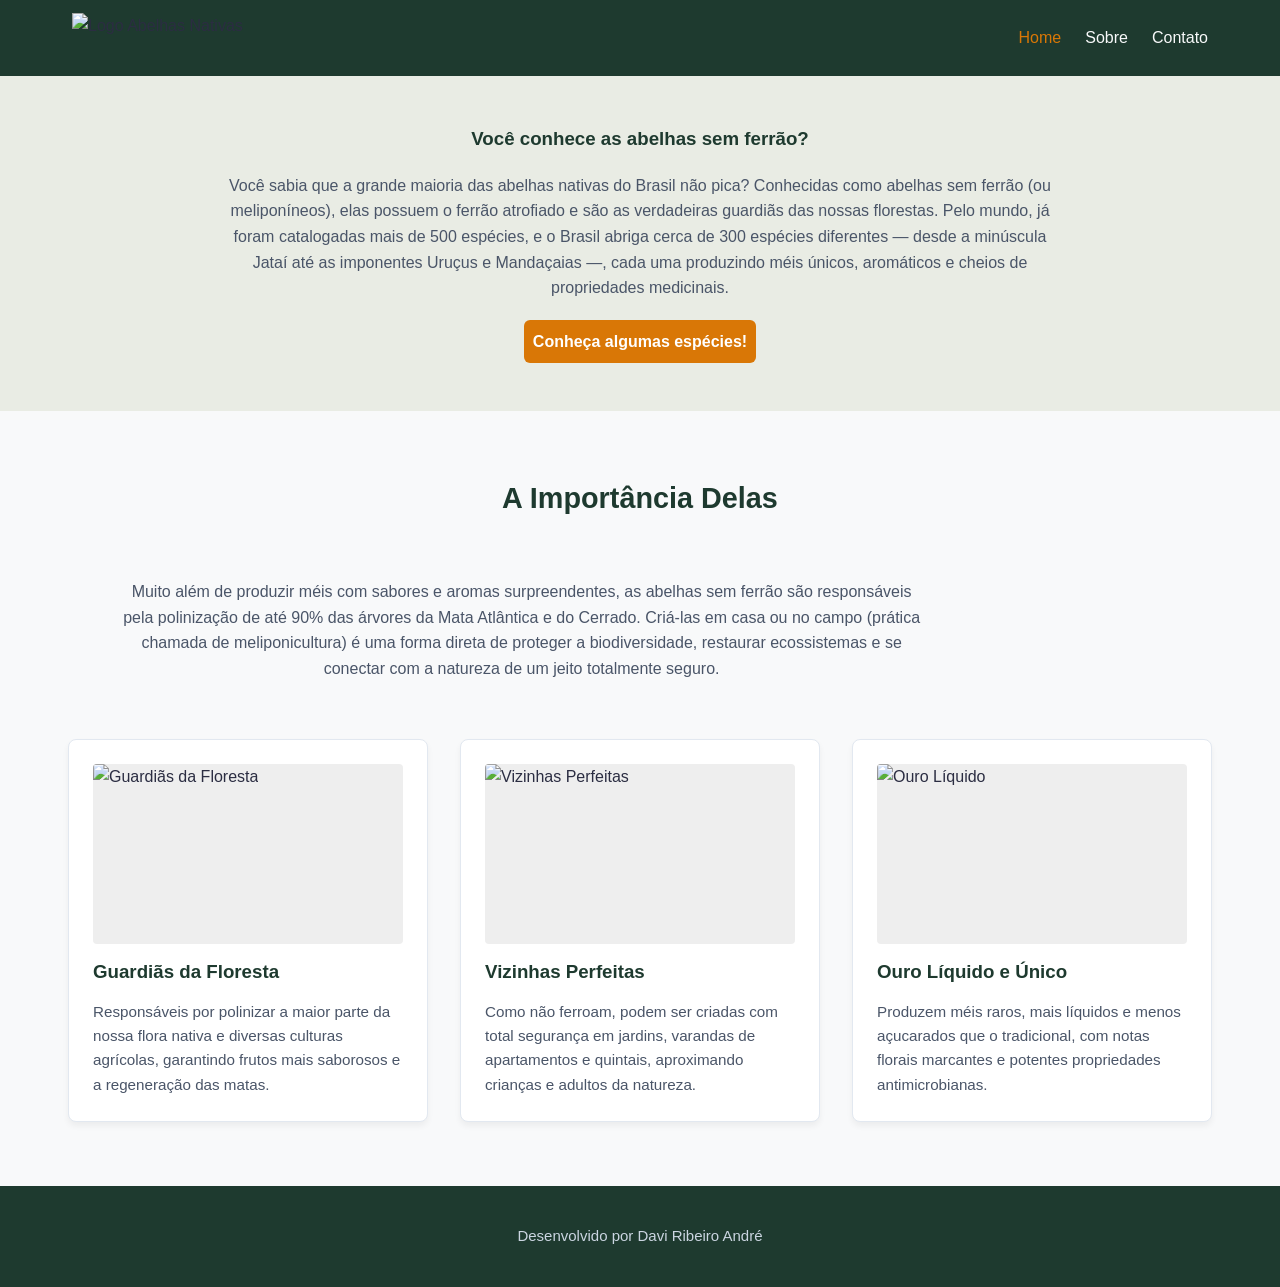
==== index.html @ 34df046a "primeiro commit" ====
<!DOCTYPE html>
<html lang="pt-br">

<head>
    <meta charset="UTF-8">
    <meta name="viewport" content="width=device-width, initial-scale=1.0">
    <title>Abelhas Nativas - Home</title>
    <link rel="stylesheet" href="style.css">
</head>

<body>
    <header>
        <nav class="nav-container">
            <figure class="logo">
                <img src="imgs/a.jfif" alt="Logo Abelhas Nativas">
            </figure>
            <ul>
                <li><a href="index.html" class="active">Home</a></li>
                <li><a href="sobre.html">Sobre</a></li>
                <li><a href="contato.html">Contato</a></li>
            </ul>
        </nav>
    </header>

    <main>
        <section class="hero">
            <article>
                <h1 class="titulo">Você conhece as abelhas sem ferrão?</h1>
                <p class="texto-base">
                    Você sabia que a grande maioria das abelhas nativas do Brasil não pica? 
                    Conhecidas como abelhas sem ferrão (ou meliponíneos), elas possuem o ferrão atrofiado 
                    e são as verdadeiras guardiãs das nossas florestas. Pelo mundo, já foram catalogadas 
                    mais de 500 espécies, e o Brasil abriga cerca de 300 espécies diferentes — desde a minúscula 
                    Jataí até as imponentes Uruçus e Mandaçaias —, cada uma produzindo méis únicos, aromáticos 
                    e cheios de propriedades medicinais.
                </p>
                <a href="sobre.html" class="btn">Conheça algumas espécies!</a>
            </article>
        </section>

        <section class="secao-conteudo">
            <h2 class="subtitulo">A Importância Delas</h2>
            <p class="texto-intro">
                Muito além de produzir méis com sabores e aromas surpreendentes, as abelhas sem ferrão são 
                responsáveis pela polinização de até 90% das árvores da Mata Atlântica e do Cerrado. Criá-las 
                em casa ou no campo (prática chamada de meliponicultura) é uma forma direta de proteger a biodiversidade, 
                restaurar ecossistemas e se conectar com a natureza de um jeito totalmente seguro.
            </p>

            <div class="cards-wrapper">
                <ul class="lista-cards">
                    <li class="card">
                        <figure class="card-img">
                            <img src="imgs/guardias.jpg" alt="Guardiãs da Floresta">
                        </figure>
                        <h3>Guardiãs da Floresta</h3>
                        <p class="sub-card">Responsáveis por polinizar a maior parte da nossa flora nativa e diversas culturas agrícolas, garantindo frutos mais saborosos e a regeneração das matas.</p>
                    </li>
                    <li class="card">
                        <figure class="card-img">
                            <img src="imgs/vizinhas.jpg" alt="Vizinhas Perfeitas">
                        </figure>
                        <h3>Vizinhas Perfeitas</h3>
                        <p class="sub-card">Como não ferroam, podem ser criadas com total segurança em jardins, varandas de apartamentos e quintais, aproximando crianças e adultos da natureza.</p>
                    </li>
                    <li class="card">
                        <figure class="card-img">
                            <img src="imgs/ouro.jpg" alt="Ouro Líquido">
                        </figure>
                        <h3>Ouro Líquido e Único</h3>
                        <p class="sub-card">Produzem méis raros, mais líquidos e menos açucarados que o tradicional, com notas florais marcantes e potentes propriedades antimicrobianas.</p>
                    </li>
                </ul>
            </div>
        </section>
    </main>

    <footer>
        <h6>Desenvolvido por Davi Ribeiro André</h6>
    </footer>
</body>

</html>
---- style.css ----
:root {
    --bg-main: #f8f9fa;
    --text-color: #2b2d42;
    --header-bg: #1e3a2f;
    --accent-color: #d97706;
    --accent-hover: #b45309;
    --card-bg: #ffffff;
    --hero-bg: #e9ece4;
    --border-color: #e2e8f0;
}

* {
    box-sizing: border-box;
    margin: 0;
    padding: 0;
}

body {
    font-family: 'Segoe UI', Tahoma, Geneva, Verdana, sans-serif;
    background-color: var(--bg-main);
    color: var(--text-color);
    line-height: 1.6;
    min-height: 100vh;
    display: flex;
    flex-direction: column;
}

header {
    background-color: var(--header-bg);
    width: 100%;
}

.nav-container {
    display: flex;
    justify-content: space-between;
    align-items: center;
    max-width: 1200px;
    margin: 0 auto;
    padding: 0.8rem 2rem;
}

.logo {
    height: 50px;
}

.logo img {
    height: 100%;
    object-fit: contain;
}

header ul {
    display: flex;
    list-style: none;
    gap: 1.5rem;
}

header a {
    color: #f8f9fa;
    text-decoration: none;
    font-weight: 500;
    transition: color 0.2s;
}

header a:hover,
header a.active {
    color: var(--accent-color);
}

main {
    flex: 1;
}

.hero {
    background-color: var(--hero-bg);
    padding: 3rem 1.5rem;
    display: flex;
    justify-content: center;
 
}

.hero article {
    max-width: 850px;
    display: flex;
    flex-direction: column;
    gap: 1.2rem;
    text-align: center;
    align-items: center;
}

.hero h1, .hero h2 {
    color: var(--header-bg);
}

.texto-base {
    color: #4a5568;
}

.btn, button {
    display: inline-block;
    background-color: var(--accent-color);
    color: #fff;
    padding: 1vh;
    border-radius: 6px;
    text-decoration: none;
    font-weight: bold;
    border: none;
    cursor: pointer;
    transition: background-color 0.2s;
}

.btn:hover, button:hover {
    background-color: var(--accent-hover);
}

.secao-conteudo {
    max-width: 1200px;
    margin: 5%;
 
}

.subtitulo {
    font-size: 1.8rem;
    color: var(--header-bg);
    text-align: center;
    margin-bottom: 1rem;
}

.texto-intro {
    text-align: center;
    max-width: 800px;
    margin: 5%;
    color: #4a5568;
}

.cards-wrapper {
    width: 100%;
}

.lista-cards {
    display: flex;
    flex-wrap: wrap;
    justify-content: center;
    gap: 2rem;
    list-style: none;
}

.card {
    background-color: var(--card-bg);
    border: 1px solid var(--border-color);
    border-radius: 8px;
    padding: 1.5rem;
    flex: 1 1 300px;
    max-width: 360px;
    box-shadow: 0 4px 6px rgba(0, 0, 0, 0.05);
    display: flex;
    flex-direction: column;
    gap: 0.8rem;
}

.card-img {
    height: 180px;
    background-color: #eee;
    border-radius: 4px;
    overflow: hidden;
}

.card-img img {
    width: 100%;
    height: 100%;
    object-fit: cover;
}

.card h3 {
    color: var(--header-bg);
}

.sub-card {
    font-size: 0.95rem;
    color: #4a5568;
}

footer {
    background-color: var(--header-bg);
    color: #cbd5e1;
    text-align: center;
    padding: 3%;
    margin-top: auto;
}

footer h6 {
    font-size: 15px;
    font-weight: normal;
}

.secao-contato {
    max-width: 1100px;
    margin: auto;
    padding: 5%;
    display: flex;
    gap: 2%;
 
    flex-wrap: wrap;
}

.form-contato,
.info-adicional {
    flex: 1 1; 
    background-color: var(--card-bg);
    border: 1px solid var(--border-color);
    padding: 4%;
    border-radius: 8px;
    box-shadow: 0 4px 6px rgba(0, 0, 0, 0.05);
    display: flex;
    flex-direction: column;
    gap: 2%;
}

.form-contato h2,
.info-adicional h3 {
    color: var(--header-bg);
    
}

.form-contato label {
    font-weight: 600;
    font-size: 0.9rem;
    color: var(--text-color);
}

.form-contato input,
.form-contato select,
.form-contato textarea {
    width: 100%;
    padding: 0.75rem;
    border: 1px solid #cbd5e1;
    border-radius: 6px;
    font-family: inherit;
    font-size: 0.95rem;
}


.form-contato button {
    margin-top: 0.5rem;
    align-self: flex-start;
}
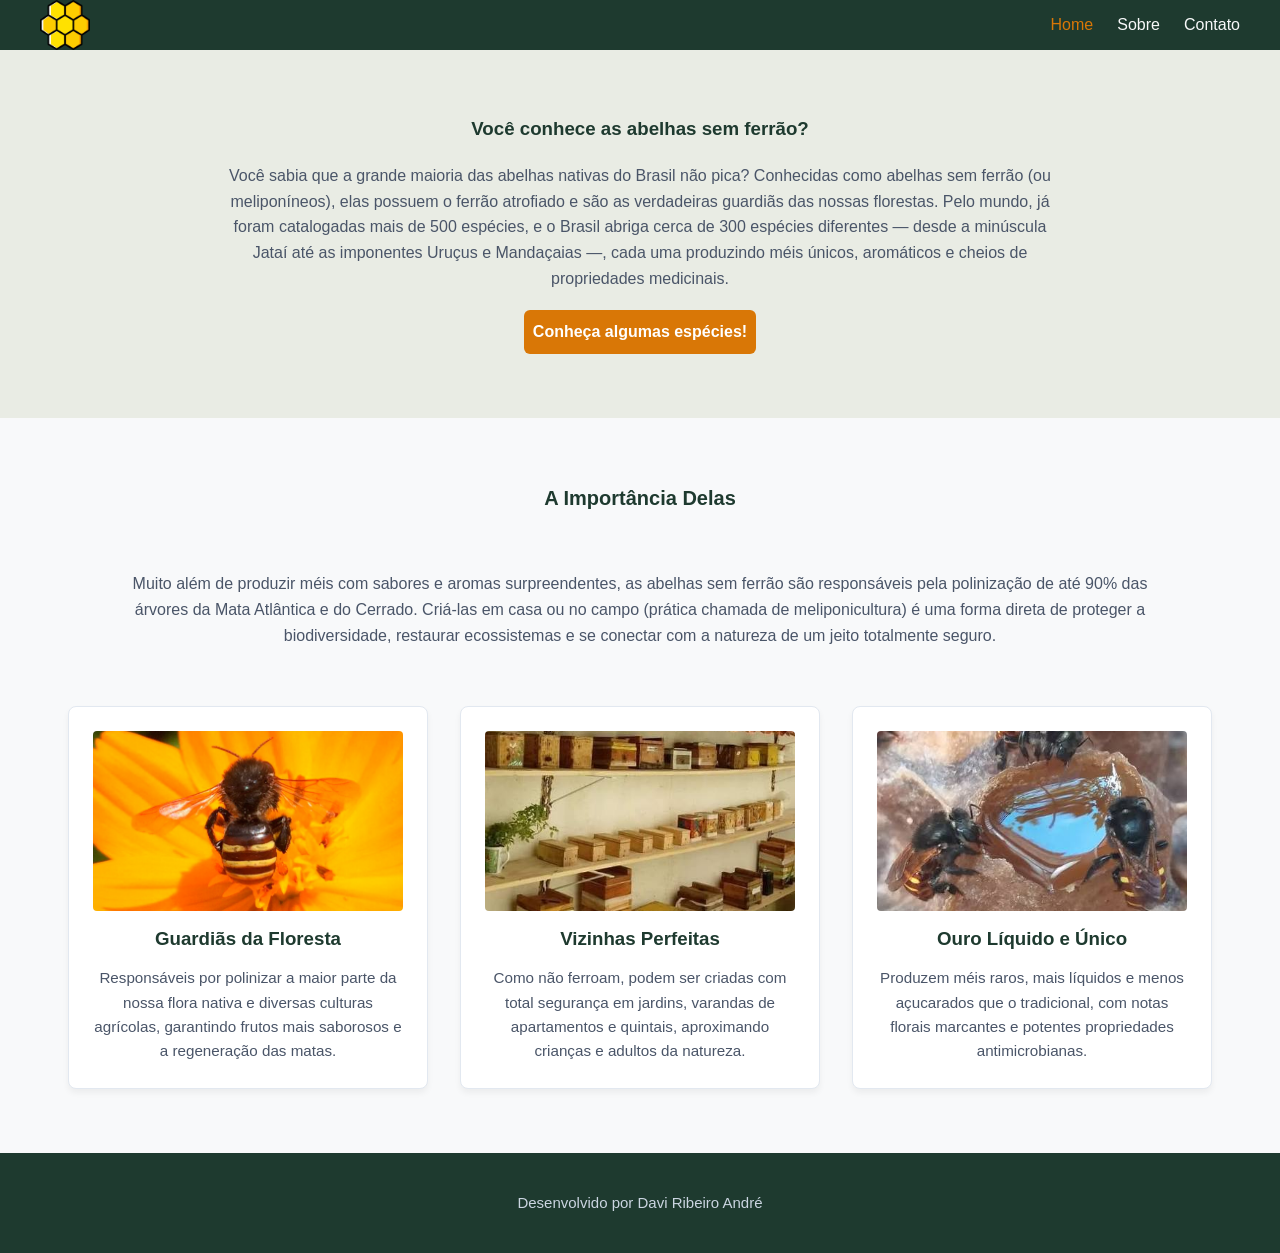
==== commit 54383c6e: "entrega" ====
--- a/index.html
+++ b/index.html
@@ -6,13 +6,14 @@
     <meta name="viewport" content="width=device-width, initial-scale=1.0">
     <title>Abelhas Nativas - Home</title>
     <link rel="stylesheet" href="style.css">
+    <link rel="icon" href="img/logo.png">
 </head>
 
 <body>
     <header>
         <nav class="nav-container">
             <figure class="logo">
-                <img src="imgs/a.jfif" alt="Logo Abelhas Nativas">
+                <img src="img/logo.png" >
             </figure>
             <ul>
                 <li><a href="index.html" class="active">Home</a></li>
@@ -51,21 +52,21 @@
                 <ul class="lista-cards">
                     <li class="card">
                         <figure class="card-img">
-                            <img src="imgs/guardias.jpg" alt="Guardiãs da Floresta">
+                            <img src="img/abelha.png" >
                         </figure>
                         <h3>Guardiãs da Floresta</h3>
                         <p class="sub-card">Responsáveis por polinizar a maior parte da nossa flora nativa e diversas culturas agrícolas, garantindo frutos mais saborosos e a regeneração das matas.</p>
                     </li>
                     <li class="card">
                         <figure class="card-img">
-                            <img src="imgs/vizinhas.jpg" alt="Vizinhas Perfeitas">
+                            <img src="img/meliponario.png" >
                         </figure>
                         <h3>Vizinhas Perfeitas</h3>
                         <p class="sub-card">Como não ferroam, podem ser criadas com total segurança em jardins, varandas de apartamentos e quintais, aproximando crianças e adultos da natureza.</p>
                     </li>
                     <li class="card">
                         <figure class="card-img">
-                            <img src="imgs/ouro.jpg" alt="Ouro Líquido">
+                            <img src="img/ouro.png">
                         </figure>
                         <h3>Ouro Líquido e Único</h3>
                         <p class="sub-card">Produzem méis raros, mais líquidos e menos açucarados que o tradicional, com notas florais marcantes e potentes propriedades antimicrobianas.</p>
--- a/style.css
+++ b/style.css
@@ -36,7 +36,7 @@
     align-items: center;
     max-width: 1200px;
     margin: 0 auto;
-    padding: 0.8rem 2rem;
+  
 }
 
 .logo {
@@ -72,7 +72,7 @@
 
 .hero {
     background-color: var(--hero-bg);
-    padding: 3rem 1.5rem;
+    padding: 5%;
     display: flex;
     justify-content: center;
  
@@ -113,13 +113,15 @@
 }
 
 .secao-conteudo {
-    max-width: 1200px;
+    text-align: center;
+    align-items: center;
+    
     margin: 5%;
  
 }
 
 .subtitulo {
-    font-size: 1.8rem;
+    font-size: 20px;
     color: var(--header-bg);
     text-align: center;
     margin-bottom: 1rem;
@@ -127,7 +129,6 @@
 
 .texto-intro {
     text-align: center;
-    max-width: 800px;
     margin: 5%;
     color: #4a5568;
 }
@@ -149,7 +150,7 @@
     border: 1px solid var(--border-color);
     border-radius: 8px;
     padding: 1.5rem;
-    flex: 1 1 300px;
+    flex: 300px;
     max-width: 360px;
     box-shadow: 0 4px 6px rgba(0, 0, 0, 0.05);
     display: flex;
@@ -213,6 +214,15 @@
     display: flex;
     flex-direction: column;
     gap: 2%;
+
+}
+
+.info-adicional ul{
+    display: flex;
+    flex-direction: column;
+    
+    gap:30px;
+
 }
 
 .form-contato h2,
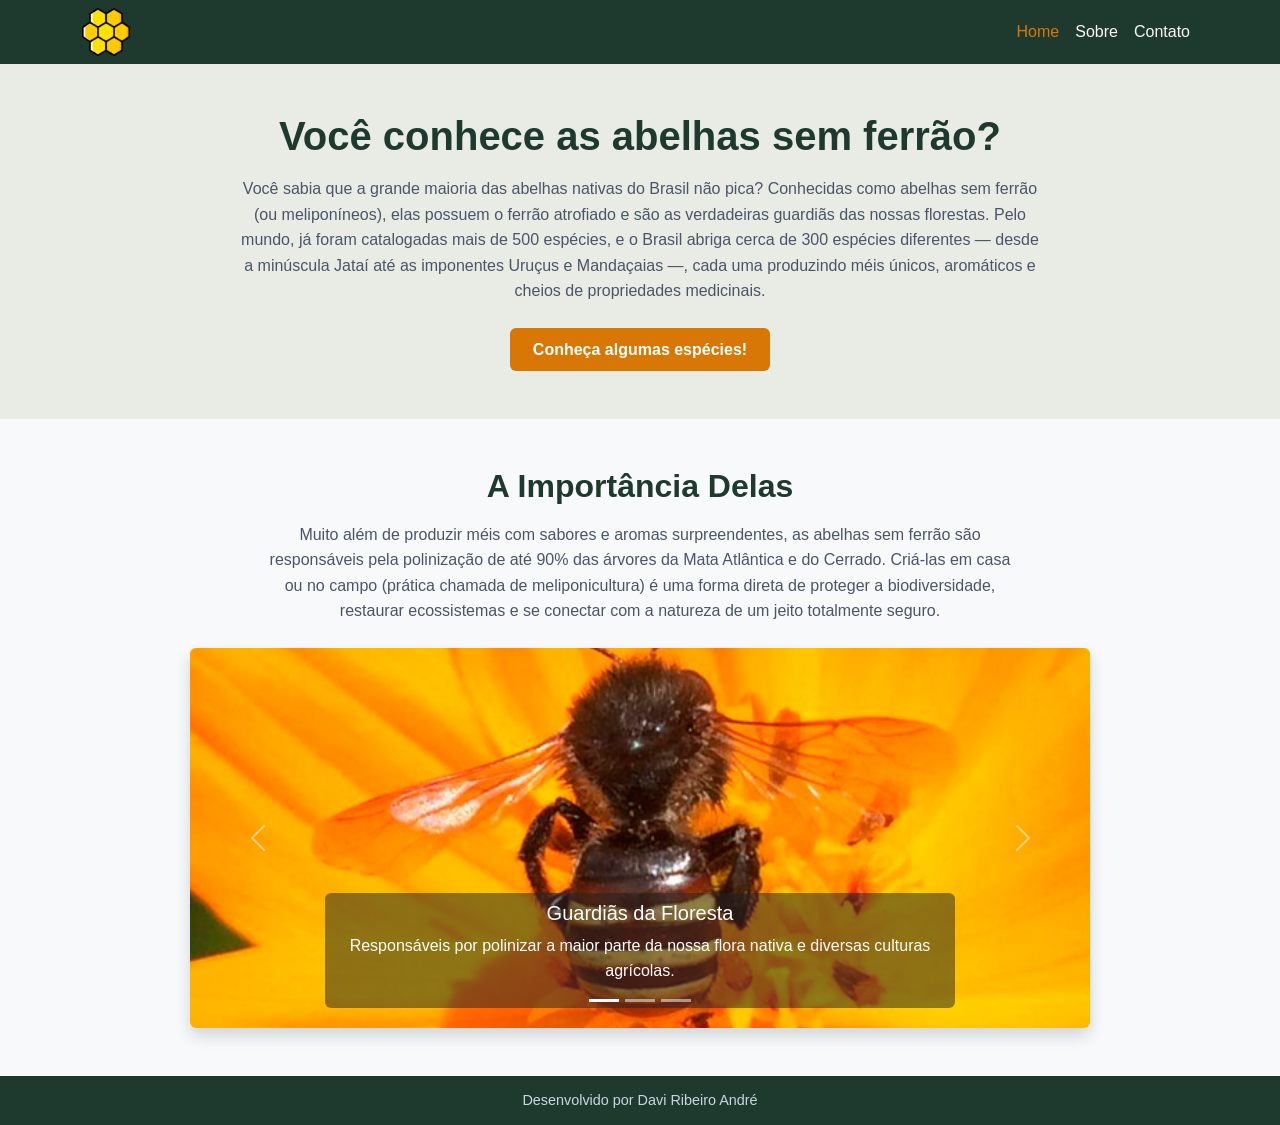
==== commit 915ffeec: "feature: atualização de responsividade e uso de bootstrap" ====
--- a/index.html
+++ b/index.html
@@ -5,29 +5,43 @@
     <meta charset="UTF-8">
     <meta name="viewport" content="width=device-width, initial-scale=1.0">
     <title>Abelhas Nativas - Home</title>
+    <link rel="icon" href="img/logo.png">
+    <link href="https://cdn.jsdelivr.net/npm/bootstrap@5.3.3/dist/css/bootstrap.min.css" rel="stylesheet">
     <link rel="stylesheet" href="style.css">
-    <link rel="icon" href="img/logo.png">
 </head>
 
 <body>
     <header>
-        <nav class="nav-container">
-            <figure class="logo">
-                <img src="img/logo.png" >
-            </figure>
-            <ul>
-                <li><a href="index.html" class="active">Home</a></li>
-                <li><a href="sobre.html">Sobre</a></li>
-                <li><a href="contato.html">Contato</a></li>
-            </ul>
+        <nav class="navbar navbar-expand-lg navbar-dark nav-custom">
+            <div class="container">
+                <a class="navbar-brand logo" href="index.html">
+                    <img src="img/logo.png" alt="Logo Abelhas Nativas">
+                </a>
+                <button class="navbar-toggler" type="button" data-bs-toggle="collapse" data-bs-target="#menuNavbar" aria-controls="menuNavbar" aria-expanded="false" aria-label="Alternar navegação">
+                    <span class="navbar-toggler-icon"></span>
+                </button>
+                <div class="collapse navbar-collapse" id="menuNavbar">
+                    <ul class="navbar-nav ms-auto mb-2 mb-lg-0">
+                        <li class="nav-item">
+                            <a class="nav-link active" aria-current="page" href="index.html">Home</a>
+                        </li>
+                        <li class="nav-item">
+                            <a class="nav-link" href="sobre.html">Sobre</a>
+                        </li>
+                        <li class="nav-item">
+                            <a class="nav-link" href="contato.html">Contato</a>
+                        </li>
+                    </ul>
+                </div>
+            </div>
         </nav>
     </header>
 
     <main>
-        <section class="hero">
-            <article>
-                <h1 class="titulo">Você conhece as abelhas sem ferrão?</h1>
-                <p class="texto-base">
+        <section class="hero py-5">
+            <article class="container text-center">
+                <h1 class="titulo mb-3">Você conhece as abelhas sem ferrão?</h1>
+                <p class="texto-base mx-auto mb-4">
                     Você sabia que a grande maioria das abelhas nativas do Brasil não pica? 
                     Conhecidas como abelhas sem ferrão (ou meliponíneos), elas possuem o ferrão atrofiado 
                     e são as verdadeiras guardiãs das nossas florestas. Pelo mundo, já foram catalogadas 
@@ -35,50 +49,67 @@
                     Jataí até as imponentes Uruçus e Mandaçaias —, cada uma produzindo méis únicos, aromáticos 
                     e cheios de propriedades medicinais.
                 </p>
-                <a href="sobre.html" class="btn">Conheça algumas espécies!</a>
+                <a href="sobre.html" class="btn btn-custom">Conheça algumas espécies!</a>
             </article>
         </section>
 
-        <section class="secao-conteudo">
-            <h2 class="subtitulo">A Importância Delas</h2>
-            <p class="texto-intro">
+        <section class="container my-5">
+            <h2 class="subtitulo text-center mb-3">A Importância Delas</h2>
+            <p class="texto-intro text-center mb-4 mx-auto">
                 Muito além de produzir méis com sabores e aromas surpreendentes, as abelhas sem ferrão são 
                 responsáveis pela polinização de até 90% das árvores da Mata Atlântica e do Cerrado. Criá-las 
                 em casa ou no campo (prática chamada de meliponicultura) é uma forma direta de proteger a biodiversidade, 
                 restaurar ecossistemas e se conectar com a natureza de um jeito totalmente seguro.
             </p>
 
-            <div class="cards-wrapper">
-                <ul class="lista-cards">
-                    <li class="card">
-                        <figure class="card-img">
-                            <img src="img/abelha.png" >
-                        </figure>
-                        <h3>Guardiãs da Floresta</h3>
-                        <p class="sub-card">Responsáveis por polinizar a maior parte da nossa flora nativa e diversas culturas agrícolas, garantindo frutos mais saborosos e a regeneração das matas.</p>
-                    </li>
-                    <li class="card">
-                        <figure class="card-img">
-                            <img src="img/meliponario.png" >
-                        </figure>
-                        <h3>Vizinhas Perfeitas</h3>
-                        <p class="sub-card">Como não ferroam, podem ser criadas com total segurança em jardins, varandas de apartamentos e quintais, aproximando crianças e adultos da natureza.</p>
-                    </li>
-                    <li class="card">
-                        <figure class="card-img">
-                            <img src="img/ouro.png">
-                        </figure>
-                        <h3>Ouro Líquido e Único</h3>
-                        <p class="sub-card">Produzem méis raros, mais líquidos e menos açucarados que o tradicional, com notas florais marcantes e potentes propriedades antimicrobianas.</p>
-                    </li>
-                </ul>
+            <div id="carroselAbelhas" class="carousel slide shadow rounded overflow-hidden mx-auto" style="max-width: 900px;" data-bs-ride="carousel">
+                <div class="carousel-indicators">
+                    <button type="button" data-bs-target="#carroselAbelhas" data-bs-slide-to="0" class="active" aria-current="true" aria-label="Slide 1"></button>
+                    <button type="button" data-bs-target="#carroselAbelhas" data-bs-slide-to="1" aria-label="Slide 2"></button>
+                    <button type="button" data-bs-target="#carroselAbelhas" data-bs-slide-to="2" aria-label="Slide 3"></button>
+                </div>
+                <div class="carousel-inner">
+                    <div class="carousel-item active">
+                        <img src="img/abelha.png" class="d-block w-100 carousel-img" alt="Guardiãs da Floresta">
+                        <div class="carousel-caption d-none d-md-block bg-dark bg-opacity-50 rounded p-2">
+                            <h5>Guardiãs da Floresta</h5>
+                            <p>Responsáveis por polinizar a maior parte da nossa flora nativa e diversas culturas agrícolas.</p>
+                        </div>
+                    </div>
+                    <div class="carousel-item">
+                        <img src="img/meliponario.png" class="d-block w-100 carousel-img" alt="Vizinhas Perfeitas">
+                        <div class="carousel-caption d-none d-md-block bg-dark bg-opacity-50 rounded p-2">
+                            <h5>Vizinhas Perfeitas</h5>
+                            <p>Como não ferroam, podem ser criadas com total segurança em jardins e quintais.</p>
+                        </div>
+                    </div>
+                    <div class="carousel-item">
+                        <img src="img/ouro.png" class="d-block w-100 carousel-img" alt="Ouro Líquido e Único">
+                        <div class="carousel-caption d-none d-md-block bg-dark bg-opacity-50 rounded p-2">
+                            <h5>Ouro Líquido e Único</h5>
+                            <p>Produzem méis raros, mais líquidos e menos açucarados, com potentes propriedades antimicrobianas.</p>
+                        </div>
+                    </div>
+                </div>
+                <button class="carousel-control-prev" type="button" data-bs-target="#carroselAbelhas" data-bs-slide="prev">
+                    <span class="carousel-control-prev-icon" aria-hidden="true"></span>
+                    <span class="visually-hidden">Anterior</span>
+                </button>
+                <button class="carousel-control-next" type="button" data-bs-target="#carroselAbelhas" data-bs-slide="next">
+                    <span class="carousel-control-next-icon" aria-hidden="true"></span>
+                    <span class="visually-hidden">Próximo</span>
+                </button>
             </div>
         </section>
     </main>
 
-    <footer>
-        <h6>Desenvolvido por Davi Ribeiro André</h6>
+    <footer class="text-center py-3 mt-auto">
+        <div class="container">
+            <h6 class="mb-0">Desenvolvido por Davi Ribeiro André</h6>
+        </div>
     </footer>
+
+    <script src="https://cdn.jsdelivr.net/npm/bootstrap@5.3.3/dist/js/bootstrap.bundle.min.js"></script>
 </body>
 
 </html>
--- a/style.css
+++ b/style.css
@@ -11,8 +11,6 @@
 
 * {
     box-sizing: border-box;
-    margin: 0;
-    padding: 0;
 }
 
 body {
@@ -25,233 +23,126 @@
     flex-direction: column;
 }
 
-header {
+.nav-custom {
     background-color: var(--header-bg);
-    width: 100%;
-}
-
-.nav-container {
-    display: flex;
-    justify-content: space-between;
-    align-items: center;
-    max-width: 1200px;
-    margin: 0 auto;
-  
 }
 
 .logo {
-    height: 50px;
+    height: 48px;
+    padding: 0;
 }
 
 .logo img {
     height: 100%;
+    width: auto;
     object-fit: contain;
 }
 
-header ul {
-    display: flex;
-    list-style: none;
-    gap: 1.5rem;
+.nav-custom .nav-link {
+    color: #f8f9fa;
+    font-weight: 500;
+    transition: color 0.2s ease;
 }
 
-header a {
-    color: #f8f9fa;
-    text-decoration: none;
-    font-weight: 500;
-    transition: color 0.2s;
+.nav-custom .nav-link:hover,
+.nav-custom .nav-link.active {
+    color: var(--accent-color) !important;
 }
 
-header a:hover,
-header a.active {
-    color: var(--accent-color);
+.carousel-img {
+    height: 380px;
+    object-fit: cover;
 }
 
-main {
-    flex: 1;
+@media (max-width: 768px) {
+    .carousel-img {
+        height: 220px;
+    }
 }
 
 .hero {
     background-color: var(--hero-bg);
-    padding: 5%;
-    display: flex;
-    justify-content: center;
- 
 }
 
-.hero article {
-    max-width: 850px;
-    display: flex;
-    flex-direction: column;
-    gap: 1.2rem;
-    text-align: center;
-    align-items: center;
+.titulo {
+    color: var(--header-bg);
+    font-weight: 700;
 }
 
-.hero h1, .hero h2 {
+.subtitulo {
     color: var(--header-bg);
+    font-weight: 600;
 }
 
 .texto-base {
     color: #4a5568;
-}
-
-.btn, button {
-    display: inline-block;
-    background-color: var(--accent-color);
-    color: #fff;
-    padding: 1vh;
-    border-radius: 6px;
-    text-decoration: none;
-    font-weight: bold;
-    border: none;
-    cursor: pointer;
-    transition: background-color 0.2s;
-}
-
-.btn:hover, button:hover {
-    background-color: var(--accent-hover);
-}
-
-.secao-conteudo {
-    text-align: center;
-    align-items: center;
-    
-    margin: 5%;
- 
-}
-
-.subtitulo {
-    font-size: 20px;
-    color: var(--header-bg);
-    text-align: center;
-    margin-bottom: 1rem;
+    max-width: 800px;
 }
 
 .texto-intro {
-    text-align: center;
-    margin: 5%;
     color: #4a5568;
+    max-width: 760px;
 }
 
-.cards-wrapper {
-    width: 100%;
+.btn-custom {
+    background-color: var(--accent-color);
+    color: #ffffff;
+    border: none;
+    font-weight: 600;
+    padding: 0.6rem 1.4rem;
+    transition: background-color 0.2s ease;
 }
 
-.lista-cards {
-    display: flex;
-    flex-wrap: wrap;
-    justify-content: center;
-    gap: 2rem;
-    list-style: none;
+.btn-custom:hover,
+.btn-custom:focus {
+    background-color: var(--accent-hover);
+    color: #ffffff;
 }
 
-.card {
+.custom-card {
     background-color: var(--card-bg);
     border: 1px solid var(--border-color);
     border-radius: 8px;
-    padding: 1.5rem;
-    flex: 300px;
-    max-width: 360px;
-    box-shadow: 0 4px 6px rgba(0, 0, 0, 0.05);
-    display: flex;
-    flex-direction: column;
-    gap: 0.8rem;
+    box-shadow: 0 4px 6px rgba(0, 0, 0, 0.04);
+    transition: transform 0.2s ease, box-shadow 0.2s ease;
 }
 
-.card-img {
-    height: 180px;
-    background-color: #eee;
-    border-radius: 4px;
-    overflow: hidden;
+.custom-card:hover {
+    transform: translateY(-4px);
+    box-shadow: 0 10px 15px rgba(0, 0, 0, 0.08);
 }
 
-.card-img img {
-    width: 100%;
-    height: 100%;
+.card-img-fit {
+    height: 190px;
     object-fit: cover;
 }
 
-.card h3 {
-    color: var(--header-bg);
+.accordion-custom {
+    max-width: 800px;
 }
 
-.sub-card {
-    font-size: 0.95rem;
-    color: #4a5568;
+.accordion-custom .accordion-button:not(.collapsed) {
+    color: var(--header-bg);
+    background-color: var(--hero-bg);
+}
+
+.accordion-custom .accordion-button:focus {
+    border-color: var(--accent-color);
+    box-shadow: 0 0 0 0.25rem rgba(217, 119, 6, 0.25);
+}
+
+.form-control:focus,
+.form-select:focus {
+    border-color: var(--accent-color);
+    box-shadow: 0 0 0 0.25rem rgba(217, 119, 6, 0.25);
 }
 
 footer {
     background-color: var(--header-bg);
     color: #cbd5e1;
-    text-align: center;
-    padding: 3%;
-    margin-top: auto;
 }
 
 footer h6 {
-    font-size: 15px;
-    font-weight: normal;
-}
-
-.secao-contato {
-    max-width: 1100px;
-    margin: auto;
-    padding: 5%;
-    display: flex;
-    gap: 2%;
- 
-    flex-wrap: wrap;
-}
-
-.form-contato,
-.info-adicional {
-    flex: 1 1; 
-    background-color: var(--card-bg);
-    border: 1px solid var(--border-color);
-    padding: 4%;
-    border-radius: 8px;
-    box-shadow: 0 4px 6px rgba(0, 0, 0, 0.05);
-    display: flex;
-    flex-direction: column;
-    gap: 2%;
-
-}
-
-.info-adicional ul{
-    display: flex;
-    flex-direction: column;
-    
-    gap:30px;
-
-}
-
-.form-contato h2,
-.info-adicional h3 {
-    color: var(--header-bg);
-    
-}
-
-.form-contato label {
-    font-weight: 600;
     font-size: 0.9rem;
-    color: var(--text-color);
-}
-
-.form-contato input,
-.form-contato select,
-.form-contato textarea {
-    width: 100%;
-    padding: 0.75rem;
-    border: 1px solid #cbd5e1;
-    border-radius: 6px;
-    font-family: inherit;
-    font-size: 0.95rem;
-}
-
-
-.form-contato button {
-    margin-top: 0.5rem;
-    align-self: flex-start;
-}
-
-
+    font-weight: 400;
+}
